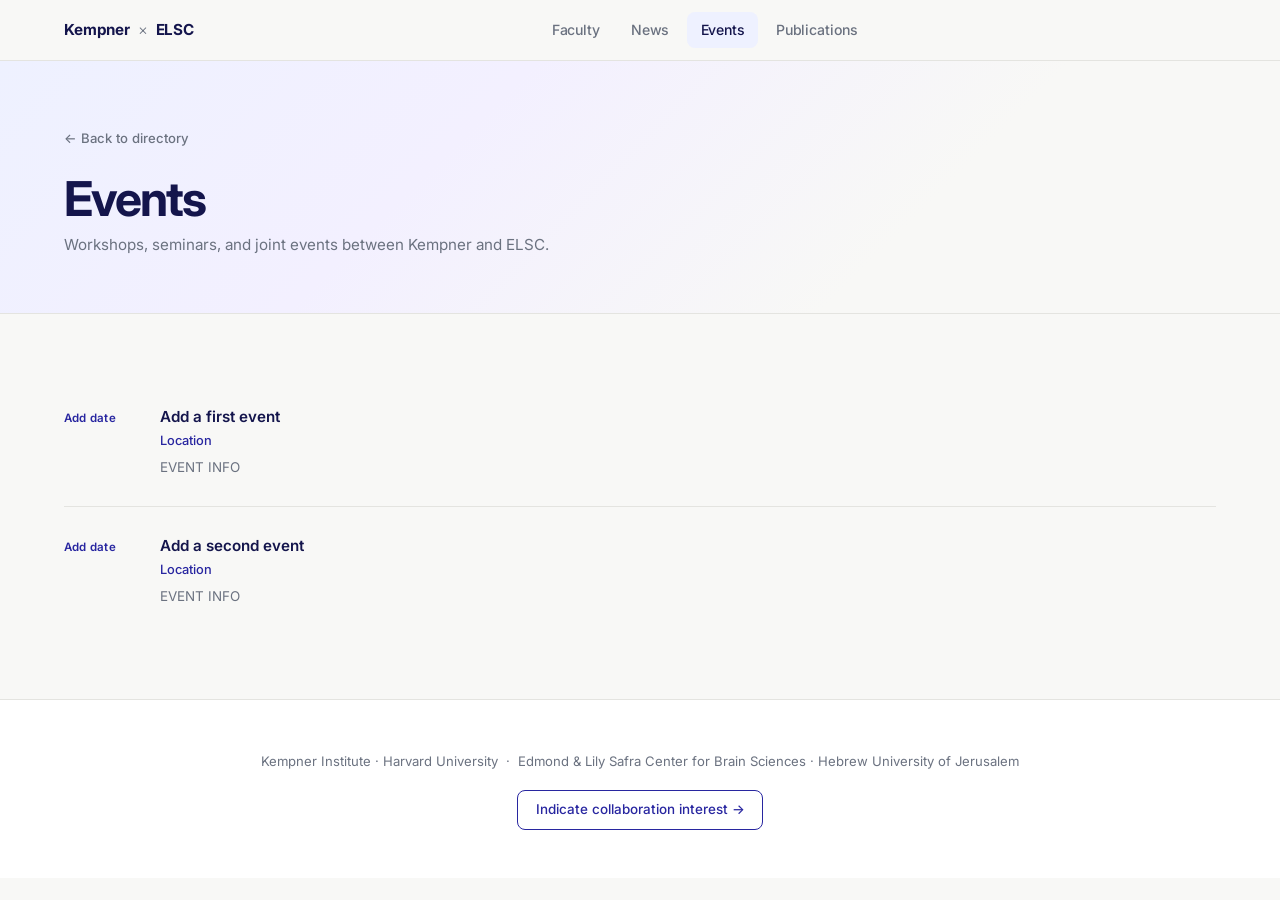
==== events.html @ 1968e29b "adding dynamic pages" ====
<!DOCTYPE html>
<html lang="en">
<head>
  <meta charset="UTF-8" />
  <meta name="viewport" content="width=device-width, initial-scale=1" />
  <title>Events — Kempner × ELSC</title>
  <link rel="preconnect" href="https://fonts.googleapis.com">
  <link href="https://fonts.googleapis.com/css2?family=Inter:wght@300;400;500;600;700&display=swap" rel="stylesheet">
  <link rel="stylesheet" href="styles.css">
</head>

<body>

<nav class="nav">
  <div class="nav-inner">
    <a class="nav-brand" href="index.html">Kempner <span class="x">×</span> ELSC</a>
    <nav class="nav-links">
      <a href="faculty.html">Faculty</a>
      <a href="news.html">News</a>
      <a href="events.html" class="active">Events</a>
      <a href="publications.html">Publications</a>
    </nav>
    <div class="nav-actions"></div>
  </div>
</nav>

<div class="page-header">
  <div class="page-header-inner">
    <a class="page-back" href="index.html">← Back to directory</a>
    <h1>Events</h1>
    <p class="page-header-sub">Workshops, seminars, and joint events between Kempner and ELSC.</p>
  </div>
</div>

<section class="section">
  <div class="section-inner">
    <ul class="events-list" id="eventsList"></ul>
  </div>
</section>

<footer>
  <div class="footer-inner">
    <p class="footer-orgs">
      Kempner Institute · Harvard University
      &nbsp;·&nbsp;
      Edmond &amp; Lily Safra Center for Brain Sciences · Hebrew University of Jerusalem
    </p>
    <a class="footer-link" href="https://forms.gle/WtfYGuhhZtTuePtv6" target="_blank" rel="noopener">
      Indicate collaboration interest →
    </a>
  </div>
</footer>

<script>
// ── EVENTS DATA — add items: { date, title, location, text, url } ─────────────
const EVENTS = [
  {
    date: "Add date",
    title: "Add a first event",
    location: "Location",
    text: "EVENT INFO",
    url: "#"
  },
  {
    date: "Add date",
    title: "Add a second event",
    location: "Location",
    text: "EVENT INFO",
    url: "#"
  }
];

const eventsList = document.getElementById('eventsList');
EVENTS.forEach(ev => {
  const li = document.createElement('li');
  li.className = 'event-item';
  li.innerHTML = `
    <span class="event-date">${ev.date}</span>
    <div>
      <a class="event-title" href="${ev.url}" target="_blank" rel="noopener">${ev.title}</a>
      ${ev.location ? `<p class="event-location">${ev.location}</p>` : ''}
      <p class="event-text">${ev.text}</p>
    </div>
  `;
  eventsList.appendChild(li);
});
</script>

</body>
</html>
---- styles.css ----
:root {
  --bg: #f8f8f6;
  --surface: #ffffff;
  --border: #e4e4e0;
  --ink: #14154C;
  --muted: #6b7280;
  --accent: #2826a0;
  --accent-light: #4543c4;
  --accent-bg: #eef1ff;
  --tag-bg: #e8f4fd;
  --tag-fg: #1a73a8;
  --hero-gradient: linear-gradient(135deg, #eef1ff 0%, #f3f0ff 35%, #f8f8f6 70%);
}

*, *::before, *::after { box-sizing: border-box; margin: 0; padding: 0; }

html { scroll-behavior: smooth; }

body {
  font-family: 'Inter', system-ui, -apple-system, sans-serif;
  background: var(--bg);
  color: var(--ink);
  line-height: 1.6;
  -webkit-font-smoothing: antialiased;
}

/* ── NAV ── */
.nav {
  position: sticky;
  top: 0;
  z-index: 100;
  background: rgba(248,248,246,0.92);
  backdrop-filter: blur(16px);
  -webkit-backdrop-filter: blur(16px);
  border-bottom: 1px solid var(--border);
}

.nav-inner {
  max-width: 1200px;
  margin: 0 auto;
  padding: 0 1.5rem;
  height: 60px;
  display: flex;
  align-items: center;
  justify-content: space-between;
  gap: 1.5rem;
}

.nav-brand {
  font-weight: 700;
  font-size: 0.95rem;
  letter-spacing: -0.01em;
  color: var(--ink);
  white-space: nowrap;
  flex-shrink: 0;
  text-decoration: none;
}
.nav-brand .x { color: var(--muted); font-weight: 300; margin: 0 0.25rem; }

.nav-links {
  display: flex;
  align-items: center;
  gap: 0.25rem;
  flex: 1;
  justify-content: center;
}

.nav-links a {
  font-size: 0.88rem;
  font-weight: 500;
  color: var(--muted);
  text-decoration: none;
  padding: 0.45rem 0.85rem;
  border-radius: 8px;
  transition: color 0.15s, background 0.15s;
  letter-spacing: -0.01em;
}
.nav-links a:hover,
.nav-links a.active {
  color: var(--ink);
  background: var(--accent-bg);
}

.nav-actions { display: flex; align-items: center; gap: 0.5rem; flex-shrink: 0; }

.search-wrap { position: relative; display: flex; align-items: center; }
.search-icon {
  position: absolute;
  left: 0.65rem;
  color: var(--muted);
  pointer-events: none;
  display: flex;
}
#search {
  padding: 0.42rem 0.75rem 0.42rem 2rem;
  border-radius: 20px;
  border: 1px solid var(--border);
  background: var(--surface);
  color: var(--ink);
  font-family: inherit;
  font-size: 0.82rem;
  width: 190px;
  outline: none;
  transition: border-color 0.15s, box-shadow 0.15s;
}
#search:focus { border-color: var(--accent); box-shadow: 0 0 0 3px var(--accent-bg); }
#search::placeholder { color: var(--muted); }

/* ── HERO ── */
.hero {
  background: var(--hero-gradient);
  border-bottom: 1px solid var(--border);
}
.hero-inner {
  max-width: 1200px;
  margin: 0 auto;
  padding: 5.5rem 1.5rem 4rem;
}
.hero-logos {
  display: flex;
  align-items: center;
  gap: 1.25rem;
  margin-bottom: 2.5rem;
}
.hero-logo {
  height: 200px;
  max-width: 600px;
  object-fit: contain;
  object-position: left center;
  display: block;
}
.logo-fallback {
  display: none;
  font-size: 0.78rem;
  font-weight: 600;
  color: var(--muted);
  border: 1.5px dashed var(--border);
  padding: 0.3rem 0.7rem;
  border-radius: 6px;
  white-space: nowrap;
}
.hero h1 {
  font-size: clamp(2.4rem, 5.5vw, 3.6rem);
  font-weight: 700;
  letter-spacing: -0.04em;
  line-height: 1.08;
  margin-bottom: 0.5rem;
  color: var(--ink);
}
.hero-inst {
  font-size: 1rem;
  color: var(--muted);
  margin-bottom: 1.5rem;
  font-weight: 400;
}
.hero-desc {
  max-width: 580px;
  font-size: 0.95rem;
  color: var(--muted);
  line-height: 1.75;
  margin-bottom: 2rem;
}

/* ── PAGE HEADER (sub-pages) ── */
.page-header {
  background: var(--hero-gradient);
  border-bottom: 1px solid var(--border);
}
.page-header-inner {
  max-width: 1200px;
  margin: 0 auto;
  padding: 4rem 1.5rem 3.5rem;
}
.page-back {
  display: inline-flex;
  align-items: center;
  gap: 0.35rem;
  font-size: 0.82rem;
  font-weight: 500;
  color: var(--muted);
  text-decoration: none;
  margin-bottom: 1.5rem;
  transition: color 0.15s;
}
.page-back:hover { color: var(--accent); }
.page-header h1 {
  font-size: clamp(2rem, 4.5vw, 3rem);
  font-weight: 700;
  letter-spacing: -0.04em;
  line-height: 1.08;
  color: var(--ink);
  margin-bottom: 0.5rem;
}
.page-header-sub {
  font-size: 0.95rem;
  color: var(--muted);
  line-height: 1.6;
}

/* ── HERO CTAs ── */
.hero-ctas {
  display: flex;
  align-items: center;
  gap: 0.75rem;
  flex-wrap: wrap;
}

/* ── SHARED BUTTONS ── */
.btn {
  display: inline-flex;
  align-items: center;
  gap: 0.35rem;
  padding: 0.7rem 1.4rem;
  background: var(--accent);
  color: #fff;
  border-radius: 10px;
  font-size: 0.88rem;
  font-weight: 600;
  text-decoration: none;
  transition: background 0.15s, transform 0.15s;
  font-family: inherit;
  letter-spacing: -0.01em;
  box-shadow: 0 2px 8px rgba(40,38,160,0.2);
}
.btn:hover {
  background: var(--accent-light);
  transform: translateY(-1px);
}
.btn-outline {
  display: inline-flex;
  align-items: center;
  gap: 0.35rem;
  padding: 0.7rem 1.4rem;
  background: transparent;
  color: var(--accent);
  border: 1.5px solid var(--accent);
  border-radius: 10px;
  font-size: 0.88rem;
  font-weight: 600;
  text-decoration: none;
  transition: background 0.15s, color 0.15s, transform 0.15s;
  font-family: inherit;
  letter-spacing: -0.01em;
}
.btn-outline:hover {
  background: var(--accent);
  color: #fff;
  transform: translateY(-1px);
}

/* ── SECTIONS ── */
.section { padding: 4rem 0; }
.section + .section { border-top: 1px solid var(--border); }
.section-inner { max-width: 1200px; margin: 0 auto; padding: 0 1.5rem; }

.section-head {
  display: flex;
  align-items: center;
  gap: 0.75rem;
  margin-bottom: 2.25rem;
}
.section-title {
  font-size: 1.15rem;
  font-weight: 700;
  letter-spacing: -0.02em;
  color: var(--ink);
  position: relative;
  padding-bottom: 0.35rem;
}
.section-title::after {
  content: '';
  position: absolute;
  bottom: 0;
  left: 0;
  width: 2rem;
  height: 2.5px;
  background: var(--accent);
  border-radius: 2px;
}
.badge {
  font-size: 0.72rem;
  font-weight: 500;
  color: var(--muted);
  background: var(--surface);
  border: 1px solid var(--border);
  padding: 0.15rem 0.55rem;
  border-radius: 20px;
}

/* ── INSTITUTION DIVIDER ── */
.inst-divider {
  display: flex;
  align-items: center;
  gap: 1rem;
  margin: 4rem 0 2.25rem;
}
.inst-divider-label {
  font-size: 0.7rem;
  font-weight: 600;
  letter-spacing: 0.08em;
  text-transform: uppercase;
  color: var(--muted);
  white-space: nowrap;
}
.inst-divider-line {
  flex: 1;
  height: 1px;
  background: var(--border);
}

/* ── FACULTY GRID ── */
.grid {
  display: grid;
  grid-template-columns: repeat(auto-fill, minmax(200px, 1fr));
  gap: 1.25rem;
}
.card {
  background: var(--surface);
  border: 1px solid var(--border);
  border-radius: 14px;
  overflow: hidden;
  cursor: pointer;
  transition: transform 0.2s ease, box-shadow 0.2s ease, border-color 0.2s ease;
  position: relative;
}
.card::before {
  content: '';
  position: absolute;
  top: 0; left: 0; right: 0;
  height: 3px;
  background: var(--accent);
  opacity: 0;
  transition: opacity 0.2s ease;
  border-radius: 14px 14px 0 0;
}
.card:hover {
  transform: translateY(-5px);
  box-shadow: 0 12px 32px rgba(40,38,160,0.12);
  border-color: rgba(40,38,160,0.25);
}
.card:hover::before { opacity: 1; }

.card-photo {
  width: 100%;
  aspect-ratio: 1;
  object-fit: cover;
  object-position: center top;
  display: block;
  background: var(--border);
}
.card-body { padding: 0.9rem 1rem 1.1rem; }
.card-name { font-size: 0.9rem; font-weight: 600; margin-bottom: 0.55rem; line-height: 1.3; }
.card-tags { display: flex; flex-wrap: wrap; gap: 0.3rem; }
.tag {
  font-size: 0.67rem;
  font-weight: 500;
  background: var(--tag-bg);
  color: var(--tag-fg);
  padding: 0.18rem 0.5rem;
  border-radius: 20px;
}

/* ── NEWS LIST ── */
.news-list { list-style: none; display: flex; flex-direction: column; gap: 0; }
.news-item {
  display: flex;
  gap: 1.5rem;
  padding: 1.75rem 0;
  border-bottom: 1px solid var(--border);
}
.news-item:last-child { border-bottom: none; }
.news-date {
  font-size: 0.72rem;
  font-weight: 600;
  color: var(--accent);
  white-space: nowrap;
  padding-top: 0.2rem;
  min-width: 72px;
  letter-spacing: 0.02em;
}
.news-title {
  font-size: 0.95rem;
  font-weight: 600;
  color: var(--ink);
  text-decoration: none;
  line-height: 1.4;
  display: block;
  transition: color 0.15s;
  margin-bottom: 0.4rem;
}
.news-title:hover { color: var(--accent); }
.news-text { font-size: 0.84rem; color: var(--muted); line-height: 1.65; }

/* ── PUBLICATIONS LIST ── */
.research-list { list-style: none; display: flex; flex-direction: column; gap: 0; }
.research-item {
  padding: 1.75rem 0;
  border-bottom: 1px solid var(--border);
}
.research-item:last-child { border-bottom: none; }
.research-title {
  font-size: 0.95rem;
  font-weight: 600;
  color: var(--ink);
  text-decoration: none;
  line-height: 1.4;
  display: block;
  transition: color 0.15s;
  margin-bottom: 0.45rem;
}
.research-title:hover { color: var(--accent); }
.research-meta {
  display: flex;
  align-items: center;
  flex-wrap: wrap;
  gap: 0.5rem;
}
.research-authors { font-size: 0.8rem; color: var(--muted); }
.research-venue {
  font-size: 0.7rem;
  font-weight: 600;
  color: var(--accent);
  background: var(--accent-bg);
  padding: 0.15rem 0.5rem;
  border-radius: 4px;
}

/* ── EVENTS LIST ── */
.events-list { list-style: none; display: flex; flex-direction: column; gap: 0; }
.event-item {
  display: flex;
  gap: 1.5rem;
  padding: 1.75rem 0;
  border-bottom: 1px solid var(--border);
}
.event-item:last-child { border-bottom: none; }
.event-date {
  font-size: 0.72rem;
  font-weight: 600;
  color: var(--accent);
  white-space: nowrap;
  padding-top: 0.2rem;
  min-width: 72px;
  letter-spacing: 0.02em;
}
.event-title {
  font-size: 0.95rem;
  font-weight: 600;
  color: var(--ink);
  text-decoration: none;
  line-height: 1.4;
  display: block;
  transition: color 0.15s;
  margin-bottom: 0.2rem;
}
.event-title:hover { color: var(--accent); }
.event-location {
  font-size: 0.8rem;
  color: var(--accent);
  font-weight: 500;
  margin-bottom: 0.3rem;
}
.event-text { font-size: 0.84rem; color: var(--muted); line-height: 1.65; }

/* ── OVERLAY + PEEK ── */
.overlay {
  position: fixed;
  inset: 0;
  background: rgba(20,21,76,0.2);
  opacity: 0;
  pointer-events: none;
  transition: opacity 0.25s;
  z-index: 200;
  backdrop-filter: blur(2px);
}
.overlay.show { opacity: 1; pointer-events: auto; }

.peek {
  position: fixed;
  top: 0; right: 0;
  height: 100%;
  width: min(440px, 100vw);
  background: var(--surface);
  border-left: 1px solid var(--border);
  box-shadow: -16px 0 48px rgba(20,21,76,0.1);
  transform: translateX(100%);
  transition: transform 0.3s cubic-bezier(0.4,0,0.2,1);
  z-index: 300;
  display: flex;
  flex-direction: column;
  overflow-y: auto;
}
.peek.open { transform: translateX(0); }

.peek-topbar {
  position: sticky;
  top: 0;
  z-index: 1;
  background: var(--surface);
  border-bottom: 1px solid var(--border);
  padding: 0.75rem;
  display: flex;
  justify-content: flex-end;
}
.peek-close {
  background: none;
  border: 1px solid var(--border);
  border-radius: 8px;
  padding: 0.35rem 0.65rem;
  cursor: pointer;
  color: var(--muted);
  font-size: 0.85rem;
  line-height: 1;
  transition: background 0.1s, color 0.1s, border-color 0.1s;
  font-family: inherit;
}
.peek-close:hover { background: var(--bg); color: var(--ink); border-color: var(--ink); }

.peek-photo {
  width: 100%;
  aspect-ratio: 1;
  object-fit: cover;
  object-position: center top;
  display: block;
  background: var(--border);
}
.peek-content {
  padding: 1.5rem;
  flex: 1;
  display: flex;
  flex-direction: column;
  gap: 0.9rem;
}
.peek-name { font-size: 1.4rem; font-weight: 700; letter-spacing: -0.03em; line-height: 1.2; }
.peek-links { display: flex; flex-wrap: wrap; gap: 0.4rem; }
.peek-link {
  font-size: 0.78rem;
  font-weight: 500;
  color: var(--accent);
  text-decoration: none;
  background: var(--accent-bg);
  padding: 0.3rem 0.7rem;
  border-radius: 8px;
  transition: background 0.15s, color 0.15s;
}
.peek-link:hover { background: var(--accent); color: #fff; }
.peek-summary { font-size: 0.88rem; color: var(--muted); line-height: 1.75; flex: 1; }
.peek-cta {
  display: block;
  text-align: center;
  padding: 0.85rem;
  background: var(--accent);
  color: #fff;
  border-radius: 10px;
  font-size: 0.9rem;
  font-weight: 600;
  text-decoration: none;
  transition: background 0.15s;
  margin-top: auto;
  letter-spacing: -0.01em;
  box-shadow: 0 2px 8px rgba(40,38,160,0.2);
}
.peek-cta:hover { background: var(--accent-light); }

/* ── FOOTER ── */
footer {
  border-top: 1px solid var(--border);
  padding: 3rem 1.5rem;
  text-align: center;
  background: var(--surface);
}
.footer-inner { max-width: 1200px; margin: 0 auto; }
.footer-orgs {
  font-size: 0.82rem;
  color: var(--muted);
  line-height: 2;
}
.footer-link {
  display: inline-block;
  margin-top: 1rem;
  font-size: 0.84rem;
  color: var(--accent);
  text-decoration: none;
  font-weight: 500;
  padding: 0.5rem 1.1rem;
  border: 1.5px solid var(--accent);
  border-radius: 8px;
  transition: background 0.15s, color 0.15s;
}
.footer-link:hover { background: var(--accent); color: #fff; }

/* ── RESPONSIVE ── */
@media (max-width: 680px) {
  .grid { grid-template-columns: repeat(auto-fill, minmax(155px, 1fr)); }
  #search { width: 130px; }
  .nav-links a { padding: 0.4rem 0.55rem; font-size: 0.82rem; }
}
@media (max-width: 480px) {
  .nav-links { gap: 0; }
  .nav-links a { padding: 0.4rem 0.45rem; }
}
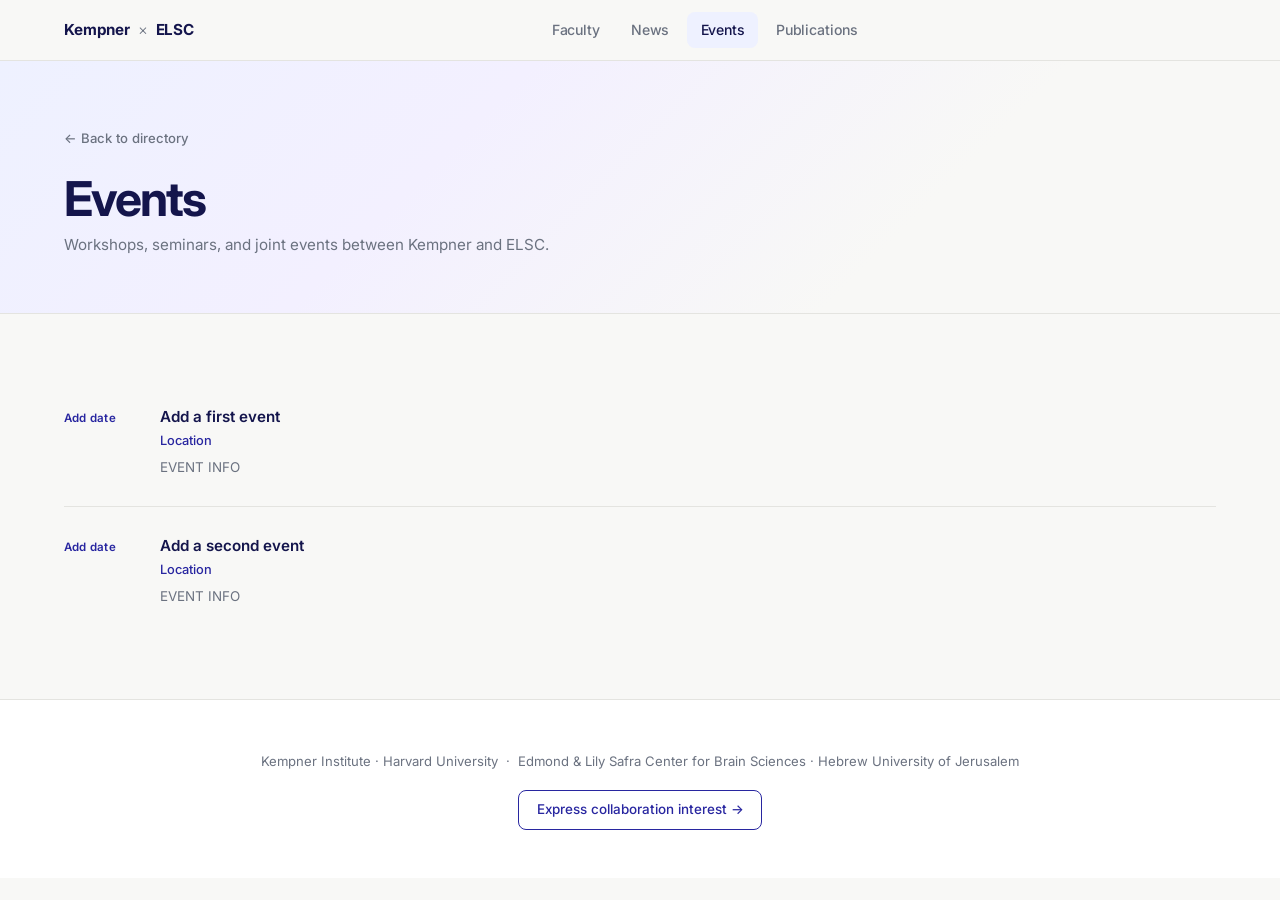
==== commit f7bdf8d4: "Fixing text" ====
--- a/events.html
+++ b/events.html
@@ -46,7 +46,7 @@
       Edmond &amp; Lily Safra Center for Brain Sciences · Hebrew University of Jerusalem
     </p>
     <a class="footer-link" href="https://forms.gle/WtfYGuhhZtTuePtv6" target="_blank" rel="noopener">
-      Indicate collaboration interest →
+      Express collaboration interest →
     </a>
   </div>
 </footer>
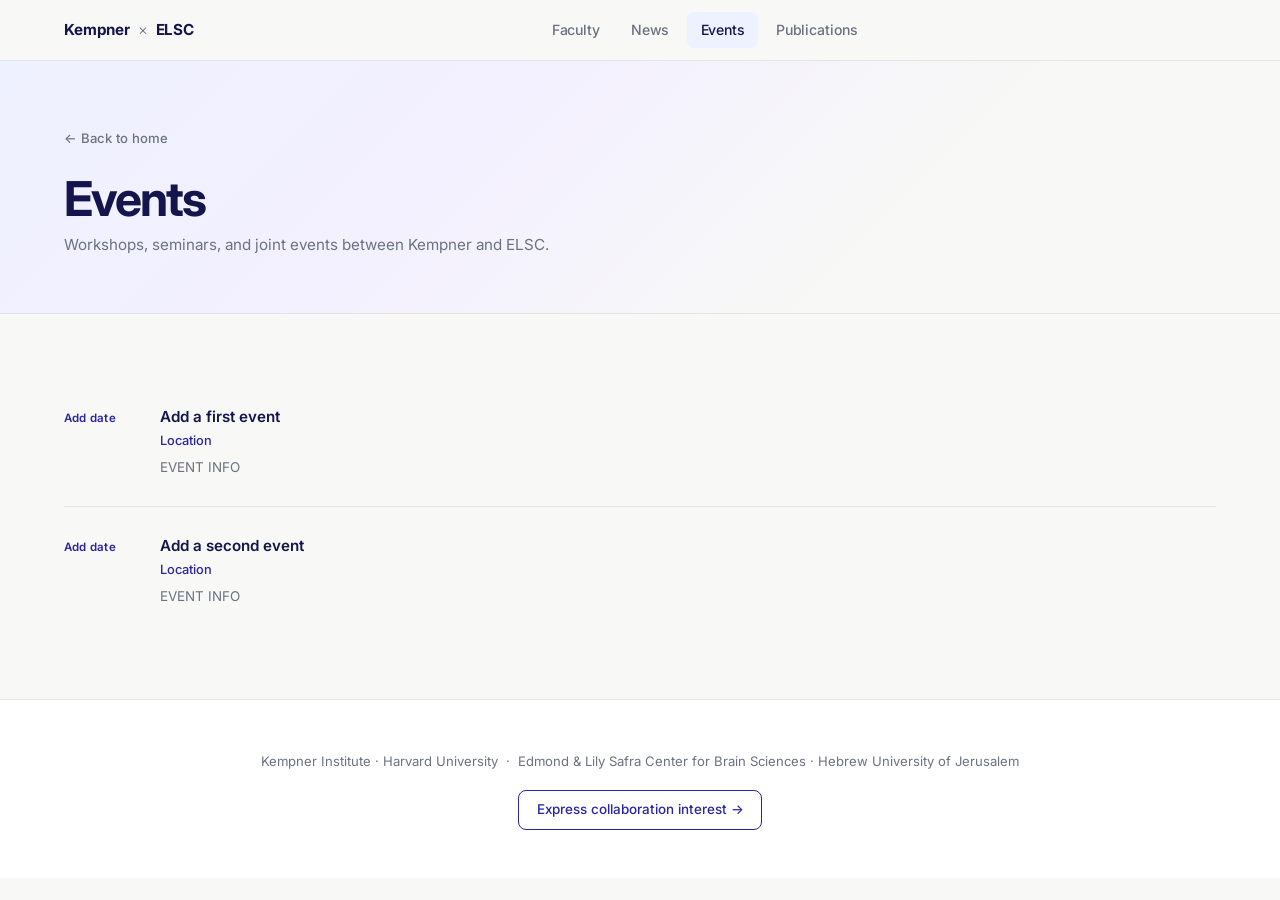
==== commit b5d1f962: "cleaning up.." ====
--- a/events.html
+++ b/events.html
@@ -26,7 +26,7 @@
 
 <div class="page-header">
   <div class="page-header-inner">
-    <a class="page-back" href="index.html">← Back to directory</a>
+    <a class="page-back" href="index.html">← Back to home</a>
     <h1>Events</h1>
     <p class="page-header-sub">Workshops, seminars, and joint events between Kempner and ELSC.</p>
   </div>
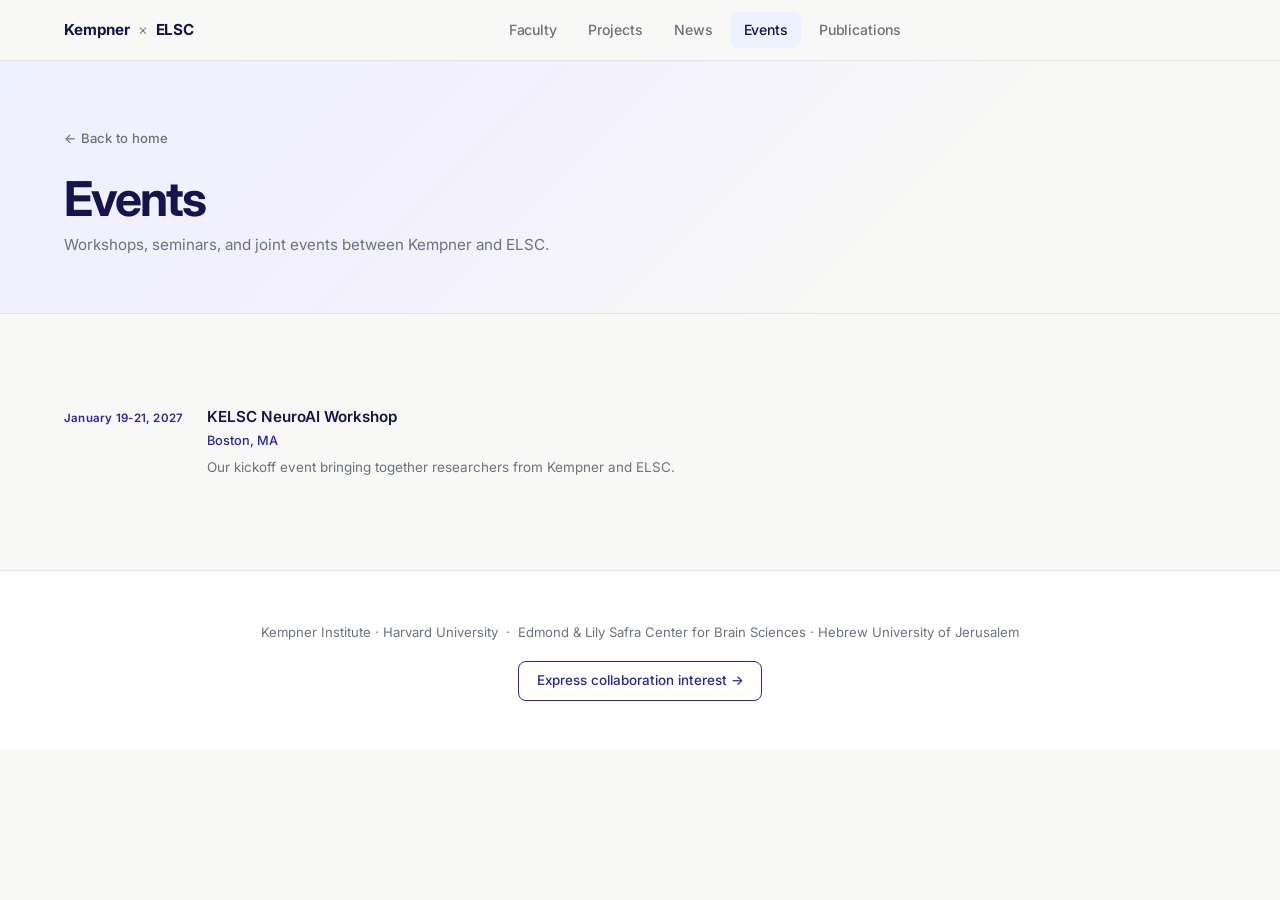
==== commit a7702429: "adding text" ====
--- a/events.html
+++ b/events.html
@@ -16,6 +16,7 @@
     <a class="nav-brand" href="index.html">Kempner <span class="x">×</span> ELSC</a>
     <nav class="nav-links">
       <a href="faculty.html">Faculty</a>
+      <a href="projects.html">Projects</a>
       <a href="news.html">News</a>
       <a href="events.html" class="active">Events</a>
       <a href="publications.html">Publications</a>
@@ -55,19 +56,19 @@
 // ── EVENTS DATA — add items: { date, title, location, text, url } ─────────────
 const EVENTS = [
   {
-    date: "Add date",
-    title: "Add a first event",
-    location: "Location",
-    text: "EVENT INFO",
+    date: "January 19-21, 2027",
+    title: "KELSC NeuroAI Workshop",
+    location: "Boston, MA",
+    text: "Our kickoff event bringing together researchers from Kempner and ELSC.",
     url: "#"
   },
-  {
-    date: "Add date",
-    title: "Add a second event",
-    location: "Location",
-    text: "EVENT INFO",
-    url: "#"
-  }
+  // {
+  //   date: "Add date",
+  //   title: "Add a second event",
+  //   location: "Location",
+  //   text: "EVENT INFO",
+  //   url: "#"
+  // }
 ];
 
 const eventsList = document.getElementById('eventsList');
--- a/styles.css
+++ b/styles.css
@@ -115,19 +115,37 @@
   max-width: 1200px;
   margin: 0 auto;
   padding: 5.5rem 1.5rem 4rem;
-}
+  display: grid;
+  grid-template-columns: 1fr 360px;
+  gap: 4rem;
+  align-items: start;
+}
+.hero-text { min-width: 0; }
 .hero-logos {
-  display: flex;
-  align-items: center;
-  gap: 1.25rem;
-  margin-bottom: 2.5rem;
+  position: sticky;
+  top: 80px;
+  display: flex;
+  align-items: flex-start;
+  justify-content: flex-end;
 }
 .hero-logo {
-  height: 200px;
-  max-width: 600px;
+  width: 100%;
+  height: auto;
+  max-width: 420px;
   object-fit: contain;
-  object-position: left center;
   display: block;
+}
+@media (max-width: 860px) {
+  .hero-inner {
+    grid-template-columns: 1fr;
+    gap: 2rem;
+  }
+  .hero-logos {
+    position: static;
+    justify-content: flex-start;
+    order: -1;
+  }
+  .hero-logo { max-width: 260px; }
 }
 .logo-fallback {
   display: none;
@@ -159,6 +177,45 @@
   color: var(--muted);
   line-height: 1.75;
   margin-bottom: 2rem;
+}
+
+/* ── ABOUT CONTENT ── */
+.about-content {
+  max-width: 760px;
+  margin-bottom: 2.25rem;
+}
+.about-content p {
+  font-size: 0.93rem;
+  color: var(--muted);
+  line-height: 1.8;
+  margin-bottom: 1.1rem;
+}
+.about-heading {
+  font-size: 0.95rem;
+  font-weight: 700;
+  color: var(--accent);
+  letter-spacing: -0.01em;
+  margin-top: 1.75rem;
+  margin-bottom: 0.65rem;
+}
+.about-list {
+  list-style: none;
+  display: flex;
+  flex-direction: column;
+  gap: 0.85rem;
+  margin-bottom: 1.1rem;
+  padding-left: 0.25rem;
+}
+.about-list li {
+  font-size: 0.93rem;
+  color: var(--muted);
+  line-height: 1.8;
+  padding-left: 1rem;
+  border-left: 2.5px solid var(--accent-bg);
+}
+.about-lead {
+  font-weight: 600;
+  color: var(--ink);
 }
 
 /* ── PAGE HEADER (sub-pages) ── */
@@ -358,6 +415,57 @@
   color: var(--tag-fg);
   padding: 0.18rem 0.5rem;
   border-radius: 20px;
+}
+
+/* ── PROJECT CARDS ── */
+.projects-list { list-style: none; display: flex; flex-direction: column; gap: 1.5rem; }
+.project-card {
+  background: var(--surface);
+  border: 1px solid var(--border);
+  border-radius: 14px;
+  padding: 2rem 2.25rem;
+  position: relative;
+  transition: box-shadow 0.2s ease, border-color 0.2s ease;
+}
+.project-card::before {
+  content: '';
+  position: absolute;
+  top: 0; left: 0;
+  width: 4px;
+  height: 100%;
+  background: var(--accent);
+  border-radius: 14px 0 0 14px;
+  opacity: 0.35;
+  transition: opacity 0.2s ease;
+}
+.project-card:hover {
+  box-shadow: 0 8px 28px rgba(40,38,160,0.09);
+  border-color: rgba(40,38,160,0.25);
+}
+.project-card:hover::before { opacity: 1; }
+.project-pis {
+  font-size: 1rem;
+  font-weight: 700;
+  color: var(--ink);
+  letter-spacing: -0.02em;
+  margin-bottom: 0.65rem;
+  line-height: 1.35;
+}
+.project-pi-sep {
+  color: var(--muted);
+  font-weight: 300;
+  margin: 0 0.4rem;
+}
+.project-blurb {
+  font-size: 0.88rem;
+  color: var(--muted);
+  line-height: 1.75;
+}
+.project-tags {
+  display: flex;
+  flex-wrap: wrap;
+  gap: 0.3rem;
+  margin-top: 1rem;
 }
 
 /* ── NEWS LIST ── */
